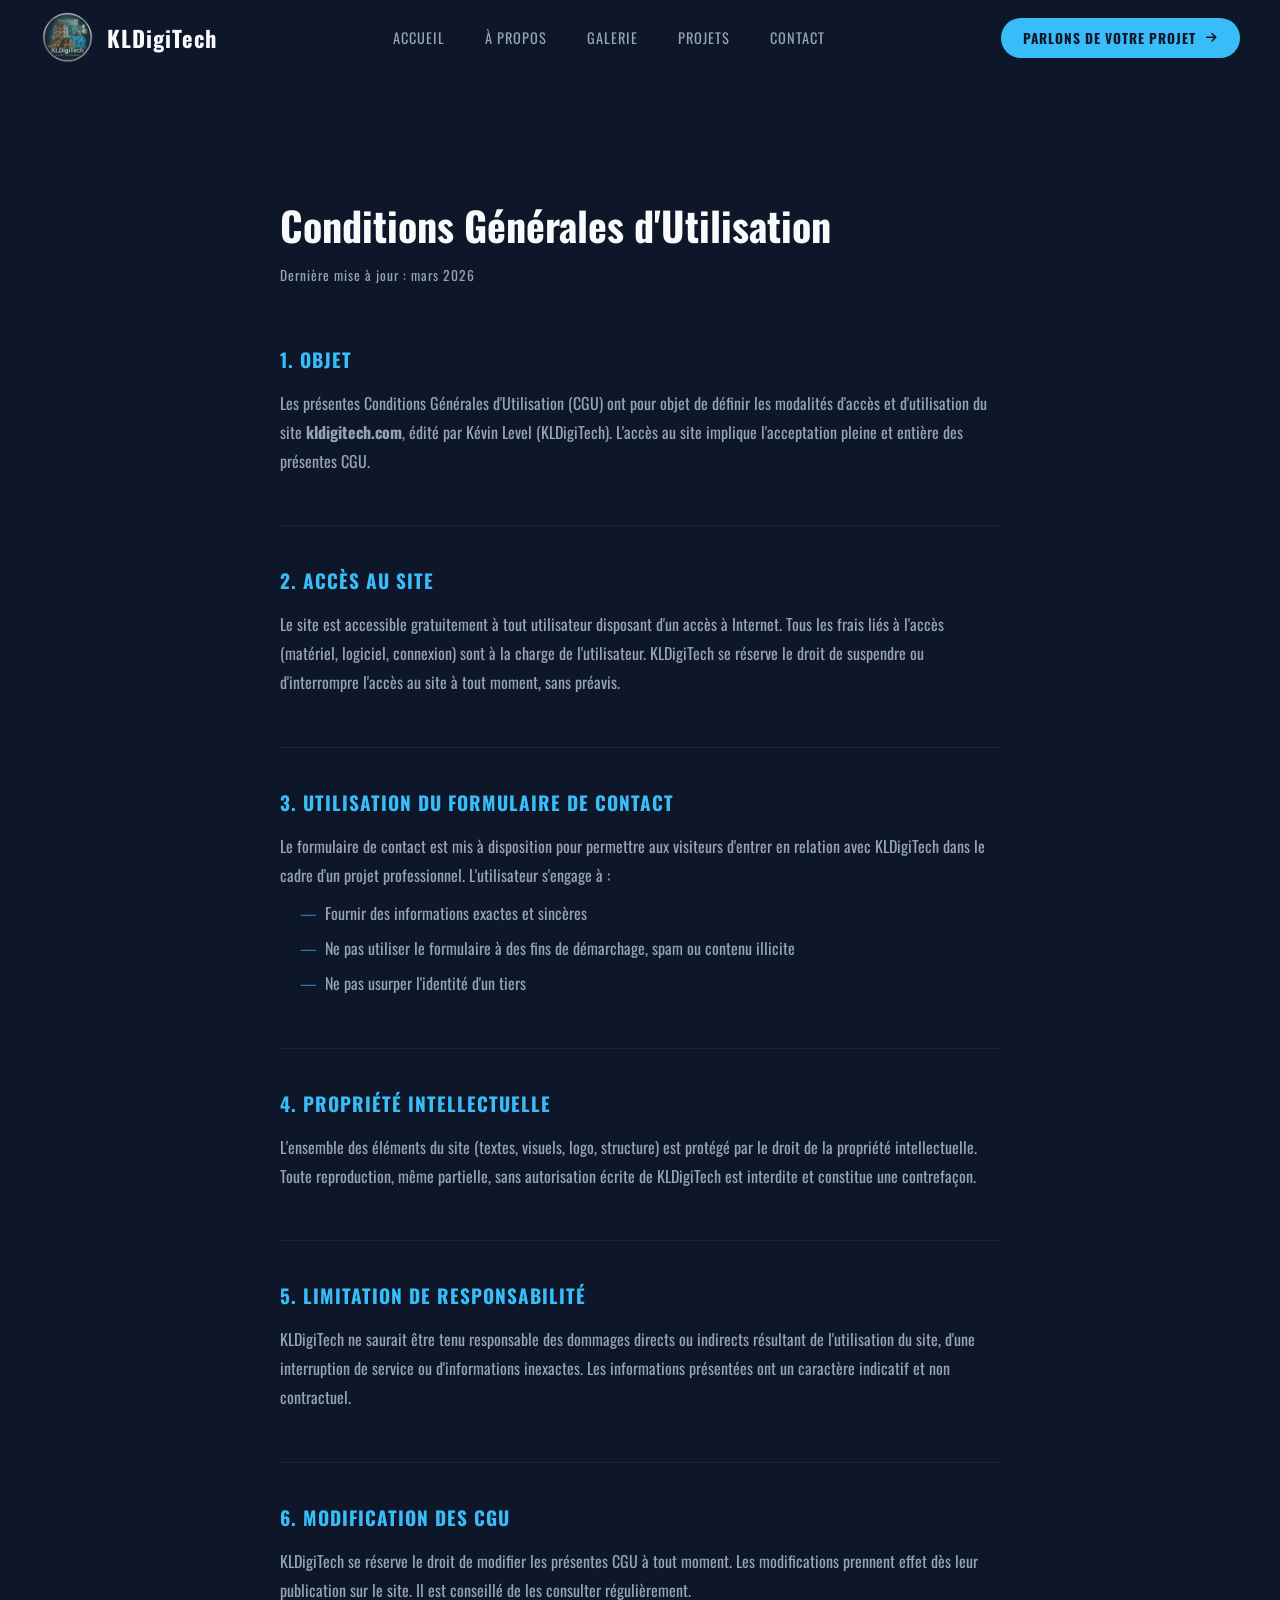
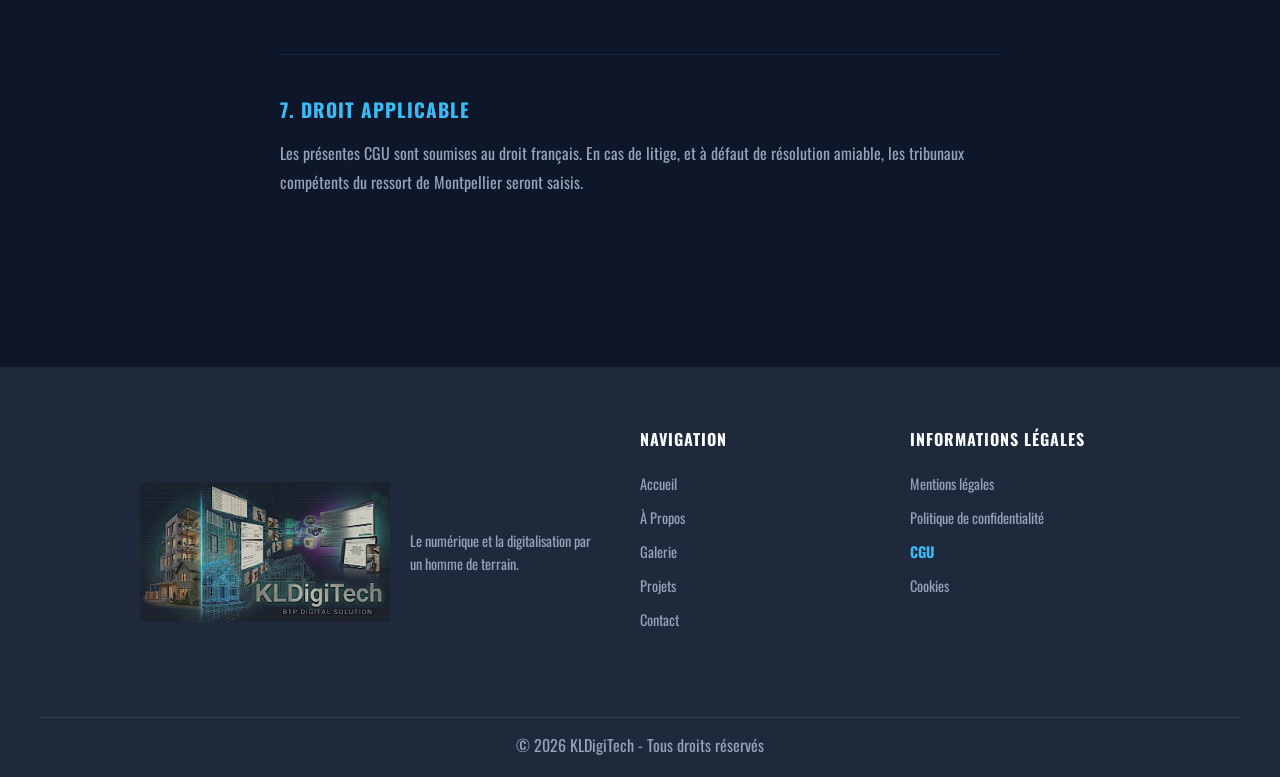
==== Info-Legales/cgu.html @ 391d71bf "chnagement nom et logo" ====
<!DOCTYPE html>
<html lang="fr">
  <head>
    <meta charset="UTF-8">
    <meta name="viewport" content="width=device-width, initial-scale=1.0">
    <meta name="description" content="Politique de confidentialité de KLDigiTech">
    <title>Politique de Confidentialité - KLDigiTech</title>
    <link href="https://fonts.googleapis.com/css2?family=Oswald:wght@400;700&display=swap" rel="stylesheet">
    <link rel="stylesheet" href="../Css/style.css">
    <link rel="stylesheet" href="https://cdnjs.cloudflare.com/ajax/libs/font-awesome/6.5.0/css/all.min.css">
    <script src="../Js/script.js" defer></script>
  </head>
<body>
<!-- NAVBAR -->
<header class="navbar" id="navbar">
    <div class="navbar-inner">
        <a href="../index.html" class="navbar-logo">
            <img src="../LOGO/logo-miniature.webp" alt="KLDigiTech">
            <span class="navbar-logo-text">KLDigiTech</span>
        </a>
        <nav class="navbar-nav">
            <a href="../index.html" class="nav-link">Accueil</a>
            <a href="../Pages/a-propos.html" class="nav-link">À Propos</a>
            <a href="../Pages/galerie.html" class="nav-link">Galerie</a>
            <a href="../Pages/projets.html" class="nav-link">Projets</a>
            <a href="../Pages/contact.html" class="nav-link">Contact</a>
        </nav>
        <div class="navbar-right">
            <a href="contact.html" class="navbar-cta">
                <span>Parlons de votre projet</span>
                <i class="fas fa-arrow-right"></i>
            </a>
            <button class="navbar-burger" id="navBurger" aria-label="Menu">
                <span></span><span></span><span></span>
            </button>
        </div>
    </div>
    <div class="navbar-mobile" id="navMobile">
        <a href="../index.html" class="nav-link-mobile">Accueil</a>
        <a href="../Pages/a-propos.html" class="nav-link-mobile">À Propos</a>
        <a href="../Pages/galerie.html" class="nav-link-mobile">Galerie</a>
        <a href="../Pages/projets.html" class="nav-link-mobile">Projets</a>
        <a href="../Pages/contact.html" class="nav-link-mobile">Contact</a>
        <a href="../Pages/contact.html" class="navbar-cta-mobile">Parlons de votre projet →</a>
    </div>
</header>

<main>
    <section class="legal-page">
        <h1>Conditions Générales d'Utilisation</h1>
        <p class="legal-date">Dernière mise à jour : mars 2026</p>
 
        <div class="legal-block">
            <h2>1. Objet</h2>
            <p>Les présentes Conditions Générales d'Utilisation (CGU) ont pour objet de définir les modalités d'accès et d'utilisation du site <strong>kldigitech.com</strong>, édité par Kévin Level (KLDigiTech). L'accès au site implique l'acceptation pleine et entière des présentes CGU.</p>
        </div>
 
        <div class="legal-block">
            <h2>2. Accès au site</h2>
            <p>Le site est accessible gratuitement à tout utilisateur disposant d'un accès à Internet. Tous les frais liés à l'accès (matériel, logiciel, connexion) sont à la charge de l'utilisateur. KLDigiTech se réserve le droit de suspendre ou d'interrompre l'accès au site à tout moment, sans préavis.</p>
        </div>
 
        <div class="legal-block">
            <h2>3. Utilisation du formulaire de contact</h2>
            <p>Le formulaire de contact est mis à disposition pour permettre aux visiteurs d'entrer en relation avec KLDigiTech dans le cadre d'un projet professionnel. L'utilisateur s'engage à :</p>
            <ul>
                <li>Fournir des informations exactes et sincères</li>
                <li>Ne pas utiliser le formulaire à des fins de démarchage, spam ou contenu illicite</li>
                <li>Ne pas usurper l'identité d'un tiers</li>
            </ul>
        </div>
 
        <div class="legal-block">
            <h2>4. Propriété intellectuelle</h2>
            <p>L'ensemble des éléments du site (textes, visuels, logo, structure) est protégé par le droit de la propriété intellectuelle. Toute reproduction, même partielle, sans autorisation écrite de KLDigiTech est interdite et constitue une contrefaçon.</p>
        </div>
 
        <div class="legal-block">
            <h2>5. Limitation de responsabilité</h2>
            <p>KLDigiTech ne saurait être tenu responsable des dommages directs ou indirects résultant de l'utilisation du site, d'une interruption de service ou d'informations inexactes. Les informations présentées ont un caractère indicatif et non contractuel.</p>
        </div>
 
        <div class="legal-block">
            <h2>6. Modification des CGU</h2>
            <p>KLDigiTech se réserve le droit de modifier les présentes CGU à tout moment. Les modifications prennent effet dès leur publication sur le site. Il est conseillé de les consulter régulièrement.</p>
        </div>
 
        <div class="legal-block">
            <h2>7. Droit applicable</h2>
            <p>Les présentes CGU sont soumises au droit français. En cas de litige, et à défaut de résolution amiable, les tribunaux compétents du ressort de Montpellier seront saisis.</p>
        </div>
    </section>
</main>

<footer>
  <div class="footer-grid">
    <div class="footer-brand">
      <img src="../LOGO/Logo-societe.webp" alt="Logo KLDigiTech">
      <p>Le numérique et la digitalisation par un homme de terrain.</p>
    </div>
    <div class="footer-links">
      <h3>Navigation</h3>
      <ul>
        <li><a href="../index.html">Accueil</a></li>
        <li><a href="../Pages/a-propos.html">À Propos</a></li>
        <li><a href="../Pages/galerie.html">Galerie</a></li>
        <li><a href="../Pages/projets.html">Projets</a></li>
        <li><a href="../Pages/contact.html">Contact</a></li>
      </ul>
    </div>
    <div class="footer-legal">
      <h3>Informations légales</h3>
      <ul>
        <li><a href="mention-legales.html">Mentions légales</a></li>
        <li><a href="politique-confidentialite.html">Politique de confidentialité</a></li>
        <li><a href="cgu.html" class="active">CGU</a></li>
        <li><a href="cookies.html">Cookies</a></li>
      </ul>
    </div>
  </div>
  <div class="footer-bottom">
    <p>© 2026 KLDigiTech - Tous droits réservés</p>
  </div>
</footer>

</body>
</html>
---- Css/style.css ----
/* ===== RÉINITIALISATION & BASE ===== */
* {
    margin: 0;
    padding: 0;
    box-sizing: border-box;
}

:root {
    --bg-primary: #0F172A;
    --bg-secondary: #1E293B;
    --accent: #38BDF8;
    --text-primary: #F8FAFC;
    --text-secondary: #94A3B8;
}

body {
    background-color: var(--bg-primary);
    color: var(--text-primary);
}

img {
    max-width: 100%;
    height: auto;
}

/* ===== NAVBAR ===== */
.navbar {
    position: fixed;
    top: 0;
    left: 0;
    right: 0;
    z-index: 999;
    padding: 0 40px;
    transition: all 0.4s ease;
    background: transparent;
}

.navbar.scrolled {
    background: rgba(15, 23, 42, 0.85);
    backdrop-filter: blur(20px);
    -webkit-backdrop-filter: blur(20px);
    border-bottom: 1px solid rgba(56, 189, 248, 0.15);
    box-shadow: 0 4px 30px rgba(0, 0, 0, 0.3);
}

.navbar-inner {
    display: flex;
    align-items: center;
    justify-content: space-between;
    height: 75px;
    max-width: 1200px;
    margin: 0 auto;
}

.navbar-logo {
    display: flex;
    align-items: center;
    gap: 12px;
    text-decoration: none;
    transition: opacity 0.3s ease;
}

.navbar-logo img {
    width: 55px;
    height: 55px;
    object-fit: contain;
}

.navbar-logo-text {
    font-family: 'Oswald', sans-serif;
    font-size: 1.4rem;
    font-weight: 700;
    color: var(--text-primary);
    letter-spacing: 1px;
}

.navbar-nav {
    display: flex;
    align-items: center;
    gap: 8px;
}

.nav-link {
    position: relative;
    font-family: 'Oswald', sans-serif;
    font-size: 0.9rem;
    letter-spacing: 1px;
    color: var(--text-secondary);
    text-decoration: none;
    padding: 8px 16px;
    border-radius: 8px;
    transition: all 0.3s ease;
    text-transform: uppercase;
}

.nav-link::after {
    content: '';
    position: absolute;
    bottom: 2px;
    left: 50%;
    transform: translateX(-50%);
    width: 0;
    height: 2px;
    background: var(--accent);
    border-radius: 2px;
    transition: width 0.3s ease;
}

.nav-link:hover {
    color: var(--text-primary);
    background: rgba(56, 189, 248, 0.08);
}

.nav-link:hover::after,
.nav-link.active::after {
    width: 60%;
}

.nav-link.active {
    color: var(--text-primary);
}

.navbar-right {
    display: flex;
    align-items: center;
    gap: 20px;
}

.navbar-cta {
    display: inline-flex;
    align-items: center;
    gap: 10px;
    font-family: 'Oswald', sans-serif;
    font-size: 0.85rem;
    font-weight: 700;
    letter-spacing: 1px;
    text-transform: uppercase;
    text-decoration: none;
    color: var(--bg-primary);
    background: var(--accent);
    padding: 10px 22px;
    border-radius: 30px;
    transition: all 0.3s ease;
    white-space: nowrap;
}

.navbar-cta i {
    font-size: 0.75rem;
    transition: transform 0.3s ease;
}

.navbar-cta:hover {
    background: #fff;
    box-shadow: 0 0 20px rgba(56, 189, 248, 0.5);
    transform: translateY(-2px);
}

.navbar-cta:hover i {
    transform: translateX(4px);
}

.navbar-burger {
    display: none;
    flex-direction: column;
    gap: 5px;
    background: none;
    border: none;
    cursor: pointer;
    padding: 5px;
}

.navbar-burger span {
    display: block;
    width: 24px;
    height: 2px;
    background: var(--text-primary);
    border-radius: 2px;
    transition: all 0.3s ease;
}

.navbar-burger.open span:nth-child(1) {
    transform: translateY(7px) rotate(45deg);
}

.navbar-burger.open span:nth-child(2) {
    opacity: 0;
}

.navbar-burger.open span:nth-child(3) {
    transform: translateY(-7px) rotate(-45deg);
}

.navbar-mobile {
    display: none;
    flex-direction: column;
    padding: 20px 0;
    border-top: 1px solid rgba(56, 189, 248, 0.15);
    animation: slideDown 0.3s ease;
}

.navbar-mobile.open {
    display: flex;
}

@keyframes slideDown {
    from {
        opacity: 0;
        transform: translateY(-10px);
    }

    to {
        opacity: 1;
        transform: translateY(0);
    }
}

.nav-link-mobile {
    font-family: 'Oswald', sans-serif;
    font-size: 1.1rem;
    letter-spacing: 2px;
    text-transform: uppercase;
    text-decoration: none;
    color: var(--text-secondary);
    padding: 14px 20px;
    border-radius: 8px;
    transition: all 0.3s ease;
}

.nav-link-mobile:hover,
.nav-link-mobile.active {
    color: var(--text-primary);
    background: rgba(56, 189, 248, 0.08);
}

.navbar-cta-mobile {
    font-family: 'Oswald', sans-serif;
    font-size: 1rem;
    font-weight: 700;
    letter-spacing: 1px;
    text-decoration: none;
    color: var(--accent);
    padding: 14px 20px;
    margin-top: 10px;
    border: 1px solid var(--accent);
    border-radius: 30px;
    text-align: center;
    transition: all 0.3s ease;
}

.navbar-cta-mobile:hover {
    background: var(--accent);
    color: var(--bg-primary);
}

/* ===== MAIN ===== */
main {
    background-image: url('../Fond ecran/3d-rendering-abstract-building.jpg');
    background-size: cover;
    background-position: center;
    background-color: rgba(15, 23, 42, 0.7);
    background-blend-mode: overlay;
    background-attachment: fixed;
    padding-top: 75px;
}

/* ===== HERO ===== */
.hero {
    min-height: 80vh;
    display: flex;
    align-items: center;
    justify-content: center;
    padding-top: 75px;
}

.hero h1 {
    font-size: 3rem;
    font-family: 'Oswald', sans-serif;
    font-weight: 700;
    line-height: 1.3;
    text-align: center;
    color: var(--text-primary);
}

.hero-content {
    display: flex;
    flex-direction: column;
    align-items: center;
    max-width: 800px;
    text-align: center;
    padding: 40px;
    border-radius: 15px;
    border: 1px solid rgba(241, 241, 241, 0.8);
    background-color: rgba(30, 41, 59, 0.8);
    box-shadow: 0 4px 20px rgba(0, 0, 0, 0.3);
}

.hero-subtitle {
    font-size: 1.2rem;
    font-family: 'Oswald', sans-serif;
    color: var(--text-secondary);
    margin-top: 15px;
}

.btn-cta {
    display: inline-block;
    font-family: 'Oswald', sans-serif;
    margin-top: 40px;
    padding: 15px 35px;
    border: 2px solid transparent;
    background-color:var(--accent);
    color: var(--bg-primary);
    border-radius: 30px;
    text-decoration: none;
    font-weight: 700;
    font-size: 1rem;
    transition: all 0.3s ease;
}

.btn-cta:hover {
    background-color: transparent;
    border: 2px solid var(--accent);
    color: var(--accent);
}

.cta-section {
    display: flex;
    justify-content: center;
    padding: 60px 20px 80px;
}

/* ===== STATS ===== */
.stats {
    padding: 0px 40px;
    width: 100%;
}

.stats-grid {
    display: grid;
    grid-template-columns: repeat(3, 1fr);
    grid-auto-rows: minmax(160px, auto);
    gap: 30px;
    max-width: 1000px;
    margin: 0 auto;
    width: 100%;
}

.stat-card:nth-child(1) {
    grid-column: span 1;
    grid-row: span 2;
}

.stat-card:nth-child(2) {
    grid-column: span 1;
}

.stat-card:nth-child(3) {
    grid-column: span 1;
    grid-row: span 2;
}

.stat-card:nth-child(4) {
    grid-column: span 1;
}

.stat-card {
    display: flex;
    flex-direction: column;
    justify-content: center;
    height: 100%;
    align-items: center;
    text-align: center;
    padding: 25px 15px;
    border-radius: 15px;
    border: 1px solid rgba(241, 241, 241, 0.8);
    transition: all 0.3s ease;
    background-color: rgba(30, 41, 59, 0.8);
    box-shadow: 0 4px 20px rgba(0, 0, 0, 0.3);
}

.stat-card:hover {
    box-shadow: 0 0 20px rgba(56, 189, 248, 0.3);
    transform: translateY(-10px);
    border-color: var(--accent);
}

.stat-icon {
    font-size: 2.5rem;
    margin-bottom: 15px;
}

.stat-number {
    font-size: 1.8rem;
    font-family: 'Oswald', sans-serif;
    font-weight: 700;
    color: var(--text-primary);
}

.stat-label {
    font-size: 0.8rem;
    font-family: 'Oswald', sans-serif;
    color: var(--text-secondary);
    margin-top: 8px;
}

/* ===== SERVICES ===== */
.services {
    padding: 80px 40px;
    width: 100%;
}

.services h2 {
    font-family: 'Oswald', sans-serif;
    font-size: 2rem;
    text-align: center;
    margin-bottom: 50px;
    color: var(--text-primary);
}

.service-grid {
    display: grid;
    grid-template-columns: repeat(4, 1fr);
    grid-auto-rows: minmax(200px, auto);
    gap: 30px;
    max-width: 1000px;
    margin: 0 auto;
    width: 100%;
}

.service-card:nth-child(1) {
    grid-column: span 2;
}

.service-card:nth-child(2) {
    grid-row: span 2;
}

.service-card:nth-child(3) {
    grid-row: span 2;
}

.service-card:nth-child(4) {
    grid-column: span 2;
}

.service-card {
    display: flex;
    flex-direction: column;
    justify-content: center;
    align-items: center;
    text-align: center;
    height: 100%;
    padding: 30px 20px;
    border-radius: 15px;
    border: 1px solid rgba(241, 241, 241, 0.8);
    transition: all 0.3s ease;
    background-color: rgba(30, 41, 59, 0.8);
    box-shadow: 0 4px 20px rgba(0, 0, 0, 0.3);
}

.service-card:hover {
    box-shadow: 0 0 20px rgba(56, 189, 248, 0.3);
    transform: translateY(-10px);
    border-color: var(--accent);
}

.service-icon {
    font-size: 2.5rem;
    margin-bottom: 15px;
}

.service-card h3 {
    font-family: 'Oswald', sans-serif;
    font-size: 1.2rem;
    color: var(--text-primary);
    margin-bottom: 10px;
}

.service-card p {
    font-family: 'Oswald', sans-serif;
    font-size: 0.8rem;
    color: var(--text-secondary);
    line-height: 1.6;
}

.service-card a {
    text-decoration: none;
    color: var(--text-primary);
    font-weight: bold;
    display: inline-block;
    margin-top: 10px;
    transition: 0.3s;
}

.service-card a:hover {
    color: #ffffff;
    transform: translate(5px);
}

.service-link {
    text-decoration: none;
    color: var(--text-primary);
    font-weight: bold;
    display: inline-flex;
    align-items: center;
    gap: 8px;
    transition: 0.3s;
}

.service-link:hover {
    color: #fff;
    transform: translateX(5px);
}

/* ===== FOOTER ===== */
footer {
    background-color: var(--bg-secondary);
    padding: 60px 40px 20px;
}

.footer-grid {
    display: grid;
    align-items: start;
    grid-template-columns: 2fr 1fr 1fr;
    gap: 40px;
    max-width: 1000px;
    margin: 0 auto;
}

.footer-brand {
    display: flex;
    flex-direction: row;
    align-items: center;
    gap: 20px;
}

.footer-brand img {
    width: 250px;
    height: 250px;
    object-fit: contain;
}

.footer-brand p {
    color: var(--text-secondary);
    font-family: 'Oswald', sans-serif;
    font-size: 0.9rem;
    line-height: 1.6;
}

.footer-links h3,
.footer-legal h3 {
    color: var(--text-primary);
    font-family: 'Oswald', sans-serif;
    font-size: 1rem;
    margin-bottom: 20px;
    text-transform: uppercase;
    letter-spacing: 1px;
}

.footer-links ul,
.footer-legal ul {
    list-style: none;
    font-family: 'Oswald', sans-serif;
    display: flex;
    flex-direction: column;
    gap: 10px;
}

.footer-links a,
.footer-legal a {
    color: var(--text-secondary);
    text-decoration: none;
    font-size: 0.9rem;
    transition: color 0.3s ease;
}

.footer-links a:hover,
.footer-legal a:hover {
    color: var(--accent);
}

.footer-links ul li a.active,
.footer-legal ul li a.active {
    color: var(--accent);
    font-weight: 700;
    text-decoration: none;
}

.footer-bottom {
    text-align: center;
    font-family: 'Oswald', sans-serif;
    padding-top: 15px;
    margin-top: 40px;
    color: var(--text-secondary);
    border-top: 1px solid rgba(255, 255, 255, 0.1);
}

/* ===== MENUISTECH ===== */
.menuistech {

    display: flex;
    flex-direction: column;
    justify-content: center;
    max-width: 1200px;
    margin: 0 auto;
    padding: 120px 40px 80px;
}

.menuistech-hero {
    display: flex;
    flex-direction: column;
    align-items: center;
    font-family: 'Oswald', sans-serif;
    margin-bottom: 40px;
}

.menuistech-hero h1 {
    color: var(--text-primary);
    font-size: 4rem;
}

.menuistech-badge {
    font-family: 'Oswald', sans-serif;
    font-size: 0.9rem;
    letter-spacing: 4px;
    text-transform: uppercase;
    color: var(--accent);
    margin-bottom: 20px;
    border: 3px solid rgba(56, 189, 248, 0.3);
    display: inline-block;
    padding: 6px 14px;
    border-radius: 20px;
}

.menuistech-problemes {
    display: flex;
    flex-direction: column;
    align-items: center;
    font-family: 'Oswald', sans-serif;
    margin-bottom: 40px;
    max-width: 1200px;
}

.menuistech-problemes h2 {
    margin-bottom: 40px;
    font-size: 3rem;
    color: var(--text-primary);
}

.problem-grid {
    display: grid;
    grid-template-columns: repeat(2, 1fr);
    gap: 20px;
}

.problem-card {
    border: 1px solid rgba(56, 189, 248, 0.3);
    padding: 10px 20px;
    border-radius: 15px;
    background-color: rgba(30, 41, 59, 0.8);
    display: flex;
    align-items: center;
    gap: 30px;
    min-height: 100px
}

.problem-card:hover {
    transform: translateY(-5px);
    border-color: var(--accent);
    box-shadow: 0 0 20px rgba(56, 189, 248, 0.2);
    transition: all 0.5s ease;
}

.problem-card span {
    font-size: 3rem;
    min-width: 40px;
}

.problem-card p {
    font-family: 'Oswald', sans-serif;
    font-size: 1rem;
    color: var(--text-secondary);
    line-height: 1.6;
}

.menuistech-solution {
    display: flex;
    flex-direction: column;
    align-items: center;
    font-family: 'Oswald', sans-serif;
    margin-bottom: 40px;
    max-width: 1200px;
}

.solution-grid {
    display: grid;
    grid-template-columns: repeat(3, 1fr);
    gap: 40px;

}

.solution-card {
    border: 1px solid rgba(56, 189, 248, 0.3);
    padding: 10px 20px;
    border-radius: 15px;
    background-color: rgba(30, 41, 59, 0.8);
    display: flex;
    flex-direction: column;
    align-items: center;
    gap: 30px;
    transition: all 0.5s ease;
}

.solution-card:hover {
    transform: translateY(-5px);
    border-color: var(--accent);
    box-shadow: 0 0 20px rgba(56, 189, 248, 0.2);

}

.menuistech-solution h2 {
    font-size: 3rem;
    margin-bottom: 40px;
    color: var(--text-primary);
}

.menuistech-solution span {
    font-size: 3rem;
    min-width: 40px;
}

.menuistech-teaser {
    border: 1px solid rgba(56, 189, 248, 0.3);
    padding: 40px 20px;
    border-radius: 15px;
    background-color: rgba(30, 41, 59, 0.8);
    display: flex;
    flex-direction: column;
    align-items: center;
    gap: 30px;
    margin-top: 40px;
    font-family: 'Oswald', sans-serif
}

.menuistech-teaser h2 {
    color: var(--text-primary);
    font-size: 3rem;
    text-align: center;
}

.menuistech-teaser p {
    text-align: center;
    font-size: 1.5rem;
}

/* ===== CONTACT ===== */
.contact {
    display: flex;
    flex-direction: column;
    align-items: center;
    padding: 120px 20px 40px;
    min-height: 80vh;
    font-family: 'Oswald', sans-serif;
}

#contactForm {
    width: 100%;
    max-width: 600px;
    padding: 40px;
    border-radius: 15px;
    border: 1px solid rgba(255, 255, 255, 0.1);
    box-shadow: 0 10px 30px rgba(0, 0, 0, 0.5);
}

.input-group {
    font-family: 'Oswald', sans-serif;
    position: relative;
    width: 100%;
    margin-bottom: 35px;
}

.input-group textarea {
    width: 100%;
    padding: 15px;
    min-height: 150px;
    overflow-y: hidden;
    resize: none;
    display: block;
    box-sizing: border-box;
}

.input-group input,
.input-group textarea,
.input-group select {
    width: 100%;
    padding: 15px;
    border: 1px solid rgba(255, 255, 255, 0.1);
    border-radius: 8px;
    color: black;
    font-size: 1rem;
    outline: none;
    transition: 0.3s ease;
    font-family: 'Oswald', sans-serif;
}

.input-group label {
    position: absolute;
    left: 15px;
    top: 50%;
    transform: translateY(-50%);
    color: #94A3B8;
    font-size: 1rem;
    transition: all 0.3s ease;
    pointer-events: none;
}

.input-group textarea~label {
    top: 25px;
}

.input-group input:focus~label,
.input-group input:not(:placeholder-shown)~label,
.input-group textarea:focus~label,
.input-group textarea:not(:placeholder-shown)~label,
.input-group select:focus~label,
.input-group select:not([value=""]):valid~label {
    top: -12px;
    left: 10px;
    font-size: 1rem;
    color: white;
    padding: 0 5px;
}

#contactForm input:focus,
#contactForm select:focus,
#contactForm textarea:focus {
    outline: none;
    border-color: var(--accent);
    box-shadow: 0 0 8px rgba(56, 189, 248, 0.3);
}

#contactForm .input-group:last-child {
    display: flex;
    justify-content: center;
}

.btn-contact {
    position: relative;
    width: 200px;
    height: 80px;
    overflow: visible;
    transition: all 0.3s ease;
}

.btn-contact:hover {
    font-size: 0;
    background-color: transparent;
    border: none;
}

.btn-contact:hover::after {
    content: '✉️';
    font-size: 4rem;
    position: absolute;
    top: 50%;
    left: 50%;
    transform: translate(-50%, -50%);
}

.btn-text {
    transition: opacity 0.3s ease;
}

.btn-contact:hover .btn-text {
    opacity: 0;
}

.btn-contact.sending::after {
    display: none;
}

.btn-contact.sending:hover::after {
    display: none;
}

.btn-contact.sent:hover::after {
    display: none;
}

.btn-contact.sent:hover .btn-text {
    opacity: 1;
}

.btn-contact.sent:hover {
    font-size: 1rem;
    background-color: lightslategray;
    border: 2px solid transparent;
}

.btn-contact.sending {
    background-color: transparent;
    border: none;
}

.btn-contact.sent {
    background-color: lightslategray;
    border: 2px solid transparent;
    font-size: 1rem;
}

.rgpd-group {
    display: flex;
    flex-direction: row;
    align-items: center;
    gap: 10px;
}

.rgpd-group input[type="checkbox"] {
    appearance: none;
    width: 16px;
    height: 16px;
    min-width: 16px;
    border: 2px solid var(--accent);
    border-radius: 5px;
    cursor: pointer;
    margin-top: 2px;
    transition: all 0.3s ease;
}

.rgpd-group input[type="checkbox"]:checked {
    background-color: var(--accent);
    border-color: var(--accent);
}

.rgpd-group input[type="checkbox"]:checked::after {
    content: '\2713';
    display: flex;
    justify-content: center;
    align-items: center;
    color: var(--bg-primary);
    font-size: 12px;
    font-weight: bold;
    line-height: 16px;
    text-align: center;
}

.rgpd-group label {
    position: static;
    transform: none;
    font-size: 0.85rem;
    color: var(--text-secondary);
    cursor: pointer;
}

.form-group {
    margin-bottom: 35px;
}

.form-group label {
    display: block;
    font-family: 'Oswald', sans-serif;
    font-size: 0.9rem;
    color: var(--text-primary);
    margin-bottom: 10px;
    letter-spacing: 1px;
}

.form-group input[type="file"] {
    display: none;
}

.file-label {
    display: flex;
    align-items: center;
    gap: 12px;
    padding: 15px 20px;
    border: 1px dashed rgba(56, 189, 248, 0.4);
    border-radius: 8px;
    cursor: pointer;
    font-family: 'Oswald', sans-serif;
    font-size: 0.9rem;
    color: var(--text-primary);
    transition: all 0.3s ease;
}

.file-label:hover {
    border-color: var(--accent);
    color: var(--accent);
    background: rgba(56, 189, 248, 0.05);
}

.file-label i {
    font-size: 1.2rem;
    color: var(--accent);
}

.help-text {
    font-size: 0.8rem;
    color: white;
    margin-top: 5px;
}

/* ===== A PROPOS ===== */
.accent {
    color: var(--accent);
}

.about-hero {
    display: grid;
    grid-template-columns: 1fr 1fr;
    gap: 60px;
    align-items: center;
    padding: 80px 60px;
    max-width: 1200px;
    margin: 0 auto;
}

.about-hero-tag {
    font-family: 'Oswald', sans-serif;
    font-size: 0.8rem;
    letter-spacing: 4px;
    text-transform: uppercase;
    color: var(--accent);
    margin-bottom: 20px;
    border: 1px solid rgba(56, 189, 248, 0.3);
    display: inline-block;
    padding: 6px 14px;
    border-radius: 20px;
}

.about-hero-content h1 {
    font-family: 'Oswald', sans-serif;
    font-size: 2.8rem;
    font-weight: 700;
    line-height: 1.2;
    color: var(--text-primary);
    margin-bottom: 20px;
}

.about-hero-content p {
    font-family: 'Oswald', sans-serif;
    font-size: 1rem;
    color: var(--text-secondary);
    line-height: 1.8;
    margin-bottom: 40px;
}

.about-hero-stats {
    display: flex;
    align-items: center;
    gap: 25px;
}

.about-stat {
    display: flex;
    flex-direction: column;
    align-items: center;
}

.about-stat-number {
    font-family: 'Oswald', sans-serif;
    font-size: 2.5rem;
    font-weight: 700;
    color: var(--accent);
}

.about-stat-label {
    font-family: 'Oswald', sans-serif;
    font-size: 0.75rem;
    color: var(--text-secondary);
    text-transform: uppercase;
    letter-spacing: 1px;
}

.about-stat-divider {
    width: 1px;
    height: 40px;
    background: rgba(56, 189, 248, 0.3);
}

.about-hero-visual {
    display: grid;
    grid-template-columns: 1fr 1fr;
    gap: 15px;
}

.about-hero-card {
    display: flex;
    flex-direction: column;
    align-items: center;
    justify-content: center;
    text-align: center;
    padding: 25px 15px;
    border-radius: 15px;
    border: 1px solid rgba(255, 255, 255, 0.1);
    background: rgba(30, 41, 59, 0.8);
    transition: all 0.3s ease;
    gap: 8px;
}

.about-hero-card:hover {
    transform: translateY(-5px);
    border-color: var(--accent);
    box-shadow: 0 0 20px rgba(56, 189, 248, 0.2);
}

.accent-card {
    background: rgba(56, 189, 248, 0.1);
    border-color: rgba(56, 189, 248, 0.3);
}

.about-card-icon {
    font-size: 2rem;
}

.about-hero-card p {
    font-family: 'Oswald', sans-serif;
    font-size: 0.85rem;
    color: var(--text-primary);
    font-weight: 600;
}

.about-hero-card span {
    font-family: 'Oswald', sans-serif;
    font-size: 0.75rem;
    color: var(--accent);
}

.about-vision-new {
    padding: 80px 60px;
    background: rgba(56, 189, 248, 0.05);
    border-top: 1px solid rgba(56, 189, 248, 0.1);
    border-bottom: 1px solid rgba(56, 189, 248, 0.1);
}

.vision-quote {
    max-width: 1000px;
    width: 90%;
    margin: 0 auto;
    text-align: left;
    position: relative;
    display: flex;
    flex-direction: row;
    align-items: center;
    gap: 60px;
}

.vision-quote img {
    width: 280px;
    height: 280px;
    object-fit: cover;
    border-radius: 50%;
    margin-bottom: 20px;
    object-position: center top;
}

.vision-quote-mark {
    font-family: 'Oswald', sans-serif;
    font-size: 8rem;
    color: var(--accent);
    opacity: 0.2;
    line-height: 0.5;
    margin-bottom: 20px;
}

.vision-quote p {
    font-family: 'Oswald', sans-serif;
    font-size: 1.3rem;
    color: var(--text-primary);
    line-height: 1.8;
    margin-bottom: 30px;
    max-width: 600px;
    text-align: left;
}

.vision-quote strong {
    color: var(--accent);
}

.vision-signature {
    font-family: 'Oswald', sans-serif;
    font-size: 0.9rem;
    color: var(--text-secondary);
    letter-spacing: 2px;
}

.about-timeline {
    padding: 80px 60px;
    max-width: 900px;
    margin: 0 auto;
}

.about-timeline h2 {
    font-family: 'Oswald', sans-serif;
    font-size: 2rem;
    color: var(--text-primary);
    text-align: center;
    margin-bottom: 60px;
}

.timeline {
    position: relative;
    padding-left: 40px;
}

.timeline::before {
    content: '';
    position: absolute;
    left: 10px;
    top: 0;
    bottom: 0;
    width: 2px;
    background: linear-gradient(to bottom, var(--accent), rgba(56, 189, 248, 0.1));
}

.timeline-item {
    position: relative;
    margin-bottom: 50px;
}

.timeline-dot {
    position: absolute;
    left: -35px;
    top: 5px;
    width: 14px;
    height: 14px;
    border-radius: 50%;
    background: var(--bg-secondary);
    border: 2px solid var(--accent);
    transition: all 0.3s ease;
}

.timeline-dot.active {
    background: var(--accent);
    box-shadow: 0 0 15px rgba(56, 189, 248, 0.6);
}

.timeline-item:hover .timeline-dot {
    background: var(--accent);
    box-shadow: 0 0 10px rgba(56, 189, 248, 0.4);
}

.timeline-date {
    font-family: 'Oswald', sans-serif;
    font-size: 0.8rem;
    letter-spacing: 2px;
    color: var(--accent);
    text-transform: uppercase;
    margin-bottom: 8px;
    display: block;
}

.timeline-content h3 {
    font-family: 'Oswald', sans-serif;
    font-size: 1.2rem;
    color: var(--text-primary);
    margin-bottom: 10px;
}

.timeline-content p {
    font-family: 'Oswald', sans-serif;
    font-size: 0.9rem;
    color: var(--text-secondary);
    line-height: 1.7;
}

/* ===== COMPÉTENCES ===== */
.competence {
    font-family: 'Oswald', sans-serif;
    padding: 80px 40px;
    width: 100%;
    max-width: 1200px;
    margin: 0 auto;
}

.competence h2 {
    font-size: 2.5rem;
    text-align: center;
    width: 100%;
    margin-bottom: 50px;
    display: block;
}

.competence-group {
    margin-bottom: 60px;
}

.competence h3 {
    font-family: 'Oswald', sans-serif;
    font-size: 1.2rem;
    color: var(--text-secondary);
    letter-spacing: 2px;
    text-transform: uppercase;
    margin-bottom: 30px;
    text-align: center;
}

.competence-grid {
    display: grid;
    grid-template-columns: repeat(4, 1fr);
    gap: 30px;
    max-width: 700px;
    margin: 0 auto;
}

.competence-wrapper {
    display: flex;
    flex-direction: column;
    align-items: center;
    gap: 10px;
}

.competence-wrapper p {
    font-family: 'Oswald', sans-serif;
    font-size: 0.75rem;
    color: var(--text-secondary);
    letter-spacing: 1px;
    text-align: center;
}

.competence-card {
    display: flex;
    justify-content: center;
    align-items: center;
    height: 90px;
    width: 90px;
    border-radius: 50%;
    border: 1px solid rgba(56, 189, 248, 0.2);
    transition: all 0.3s ease;
    background: linear-gradient(135deg, rgba(56, 189, 248, 0.1), rgba(30, 41, 59, 0.9));
}

.competence-card i {
    font-size: 36px;
}

.competence-card:hover {
    box-shadow: 0 0 20px rgba(56, 189, 248, 0.3);
    transform: translateY(-5px);
    border-color: var(--accent);
}

.work-grid {
    display: grid;
    grid-template-columns: repeat(5, 1fr);
    gap: 30px;
    max-width: 900px;
    margin: 0 auto;
}

.work-wrapper {
    display: flex;
    flex-direction: column;
    align-items: center;
    gap: 10px;
}

.work-wrapper p {
    font-family: 'Oswald', sans-serif;
    font-size: 0.7rem;
    color: var(--text-secondary);
    letter-spacing: 1px;
    text-align: center;
}

.work-card {
    display: flex;
    justify-content: center;
    align-items: center;
    height: 90px;
    width: 90px;
    border-radius: 50%;
    border: 1px solid rgba(56, 189, 248, 0.2);
    transition: all 0.3s ease;
    background: linear-gradient(135deg, rgba(56, 189, 248, 0.1), rgba(30, 41, 59, 0.9));
    overflow: hidden;
}

.work-card img {
    width: 50px;
    height: 50px;
    object-fit: contain;
}

.work-card:hover {
    box-shadow: 0 0 20px rgba(56, 189, 248, 0.3);
    transform: translateY(-5px);
    border-color: var(--accent);
}

/* ===== BURGER (ancien) ===== */
.burger-menu {
    display: none;
    background: none;
    border: none;
    cursor: pointer;
    padding: 10px;
    z-index: 1100;
}

.burger-line {
    display: block;
    width: 30px;
    height: 3px;
    margin: 6px auto;
    background-color: var(--text-primary);
    border-radius: 3px;
    transition: all 0.3s ease-in-out;
}

/* ===== GALERIE ===== */
.galerie-page {
    padding: 120px 40px 80px;
    max-width: 1200px;
    margin: 0 auto;
}

.galerie-header {
    text-align: center;
    margin-bottom: 60px;
}

.galerie-header h1 {
    font-family: 'Oswald', sans-serif;
    font-size: 2.5rem;
    color: var(--text-primary);
    margin-bottom: 15px;
}

.galerie-header p {
    font-family: 'Oswald', sans-serif;
    font-size: 1rem;
    color: var(--text-secondary);
    max-width: 600px;
    margin: 0 auto;
    line-height: 1.7;
}

.galerie-filtres {
    display: flex;
    flex-wrap: wrap;
    justify-content: center;
    gap: 10px;
    margin-bottom: 50px;
}

.filtre-btn {
    font-family: 'Oswald', sans-serif;
    font-size: 0.85rem;
    letter-spacing: 2px;
    text-transform: uppercase;
    padding: 10px 24px;
    border: 1px solid rgba(56, 189, 248, 0.3);
    background: transparent;
    color: var(--text-secondary);
    cursor: pointer;
    border-radius: 30px;
    transition: all 0.3s ease;
}

.filtre-btn:hover,
.filtre-btn.actif {
    background: var(--accent);
    border-color: var(--accent);
    color: var(--bg-primary);
}

.galerie-grid {
    columns: 3;
    column-gap: 20px;
}

.galerie-item {
    break-inside: avoid;
    margin-bottom: 20px;
    position: relative;
    overflow: hidden;
    border-radius: 8px;
    cursor: pointer;
    border: 1px solid rgba(255, 255, 255, 0.05);
    transition: transform 0.3s ease, box-shadow 0.3s ease;
}

.galerie-item:hover {
    transform: translateY(-4px);
    box-shadow: 0 10px 40px rgba(56, 189, 248, 0.2);
}

.galerie-item img {
    width: 100%;
    height: auto;
    display: block;
    transition: transform 0.4s ease;
}

.galerie-item:hover img {
    transform: scale(1.04);
}

.galerie-overlay {
    position: absolute;
    inset: 0;
    background: linear-gradient(to top, rgba(15, 23, 42, 0.95) 0%, transparent 60%);
    opacity: 0;
    transition: opacity 0.3s ease;
    display: flex;
    flex-direction: column;
    justify-content: flex-end;
    padding: 20px;
}

.galerie-item:hover .galerie-overlay {
    opacity: 1;
}

.galerie-overlay-titre {
    font-family: 'Oswald', sans-serif;
    font-size: 0.95rem;
    color: var(--text-primary);
    letter-spacing: 1px;
    margin-bottom: 6px;
}

.galerie-overlay-tag {
    font-family: 'Oswald', sans-serif;
    font-size: 0.7rem;
    letter-spacing: 3px;
    text-transform: uppercase;
    color: var(--accent);
}

.galerie-overlay-icon {
    position: absolute;
    top: 15px;
    right: 15px;
    width: 36px;
    height: 36px;
    background: rgba(56, 189, 248, 0.2);
    border: 1px solid var(--accent);
    border-radius: 50%;
    display: flex;
    align-items: center;
    justify-content: center;
    color: var(--accent);
    font-size: 0.8rem;
}

.galerie-item.hidden {
    display: none;
}

.lightbox {
    position: fixed;
    inset: 0;
    background: rgba(0, 0, 0, 0.95);
    z-index: 9999;
    display: none;
    align-items: center;
    justify-content: center;
    padding: 20px;
}

.lightbox.open {
    display: flex;
}

.lightbox-inner {
    position: relative;
    max-width: 1000px;
    width: 100%;
    text-align: center;
}

.lightbox-img {
    max-height: 80vh;
    max-width: 100%;
    border-radius: 8px;
    object-fit: contain;
    border: 1px solid rgba(56, 189, 248, 0.2);
}

.lightbox-info {
    margin-top: 20px;
}

.lightbox-titre {
    font-family: 'Oswald', sans-serif;
    font-size: 1.2rem;
    color: var(--text-primary);
    letter-spacing: 2px;
}

.lightbox-tag {
    font-family: 'Oswald', sans-serif;
    font-size: 0.75rem;
    letter-spacing: 3px;
    text-transform: uppercase;
    color: var(--accent);
    margin-top: 6px;
}

.lightbox-close {
    position: fixed;
    top: 20px;
    right: 25px;
    background: none;
    border: 1px solid rgba(255, 255, 255, 0.2);
    color: white;
    font-size: 1.2rem;
    width: 40px;
    height: 40px;
    border-radius: 50%;
    cursor: pointer;
    display: flex;
    align-items: center;
    justify-content: center;
    transition: all 0.3s ease;
}

.lightbox-close:hover {
    border-color: var(--accent);
    color: var(--accent);
}

.lightbox-nav {
    position: fixed;
    top: 50%;
    transform: translateY(-50%);
    background: rgba(56, 189, 248, 0.1);
    border: 1px solid rgba(56, 189, 248, 0.3);
    color: white;
    font-size: 1.2rem;
    width: 48px;
    height: 48px;
    border-radius: 50%;
    cursor: pointer;
    display: flex;
    align-items: center;
    justify-content: center;
    transition: all 0.3s ease;
}

.lightbox-nav:hover {
    background: var(--accent);
    color: var(--bg-primary);
}

.lightbox-prev {
    left: 20px;
}

.lightbox-next {
    right: 20px;
}

.lightbox-compteur {
    font-family: 'Oswald', sans-serif;
    font-size: 0.8rem;
    color: var(--text-secondary);
    letter-spacing: 2px;
    margin-top: 10px;
}

.galerie-vide {
    display: none;
    text-align: center;
    padding: 60px 20px;
    color: var(--text-secondary);
    font-family: 'Oswald', sans-serif;
    letter-spacing: 2px;
}

/* ===== PROJETS ===== */
.projets-page {
    padding: 120px 40px 80px;
    max-width: 1100px;
    margin: 0 auto;
}

.projets-header {
    text-align: center;
    margin-bottom: 70px;
}

.projets-header h1 {
    font-family: 'Oswald', sans-serif;
    font-size: 2.5rem;
    color: var(--text-primary);
    margin-bottom: 15px;
}

.projets-header p {
    font-family: 'Oswald', sans-serif;
    font-size: 1rem;
    color: var(--text-secondary);
    line-height: 1.7;
}

.projets-grid {
    display: flex;
    flex-direction: column;
    gap: 80px;
}

.projet-card {
    display: grid;
    grid-template-columns: 1.2fr 1fr;
    gap: 50px;
    align-items: center;
}

.projet-card:nth-child(even) {
    direction: rtl;
}

.projet-card:nth-child(even)>* {
    direction: ltr;
}

.projet-mockup {
    border-radius: 12px;
    overflow: hidden;
    border: 1px solid rgba(56, 189, 248, 0.2);
    box-shadow: 0 20px 60px rgba(0, 0, 0, 0.4);
    transition: transform 0.3s ease, box-shadow 0.3s ease;
}

.projet-mockup:hover {
    transform: translateY(-6px);
    box-shadow: 0 30px 80px rgba(56, 189, 248, 0.15);
}

.mockup-barre {
    display: flex;
    align-items: center;
    gap: 6px;
    padding: 10px 15px;
    background: rgba(30, 41, 59, 0.95);
    border-bottom: 1px solid rgba(56, 189, 248, 0.1);
}

.mockup-barre span {
    width: 10px;
    height: 10px;
    border-radius: 50%;
}

.mockup-barre span:nth-child(1) {
    background: #ff5f57;
}

.mockup-barre span:nth-child(2) {
    background: #febc2e;
}

.mockup-barre span:nth-child(3) {
    background: #28c840;
}

.mockup-url {
    font-family: 'Oswald', sans-serif;
    font-size: 0.7rem;
    color: var(--text-secondary);
    letter-spacing: 1px;
    margin-left: 10px;
    background: rgba(15, 23, 42, 0.8);
    padding: 3px 12px;
    border-radius: 20px;
    flex: 1;
}

.projet-mockup img {
    width: 100%;
    height: auto;
    display: block;
}

.mockup-wip {
    height: 250px;
    display: flex;
    align-items: center;
    justify-content: center;
    background: rgba(56, 189, 248, 0.03);
}

.wip-contenu {
    text-align: center;
    color: var(--text-secondary);
}

.wip-contenu i {
    font-size: 3rem;
    color: var(--accent);
    margin-bottom: 15px;
    display: block;
    animation: float 3s ease-in-out infinite;
}

@keyframes float {

    0%,
    100% {
        transform: translateY(0);
    }

    50% {
        transform: translateY(-10px);
    }
}

.wip-contenu p {
    font-family: 'Oswald', sans-serif;
    font-size: 0.9rem;
    letter-spacing: 3px;
    text-transform: uppercase;
}

.projet-info {
    display: flex;
    flex-direction: column;
    gap: 20px;
}

.projet-badges {
    display: flex;
    flex-wrap: wrap;
    gap: 8px;
}

.badge {
    font-family: 'Oswald', sans-serif;
    font-size: 0.7rem;
    letter-spacing: 2px;
    text-transform: uppercase;
    padding: 4px 12px;
    border: 1px solid rgba(56, 189, 248, 0.4);
    color: var(--accent);
    border-radius: 20px;
}

.badge.wip {
    border-color: rgba(255, 107, 53, 0.4);
    color: #FF6B35;
}

.projet-info h2 {
    font-family: 'Oswald', sans-serif;
    font-size: 2rem;
    font-weight: 700;
    color: var(--text-primary);
    letter-spacing: 2px;
}

.projet-info p {
    font-family: 'Oswald', sans-serif;
    font-size: 0.95rem;
    color: var(--text-secondary);
    line-height: 1.8;
}

.projet-compat {
    display: flex;
    gap: 15px;
    flex-wrap: wrap;
}

.projet-compat span {
    font-family: 'Oswald', sans-serif;
    font-size: 0.8rem;
    letter-spacing: 1px;
    color: var(--text-secondary);
    display: flex;
    align-items: center;
    gap: 6px;
}

.projet-compat i {
    color: var(--accent);
    font-size: 1rem;
}

.btn-projet {
    display: inline-flex;
    align-items: center;
    gap: 10px;
    font-family: 'Oswald', sans-serif;
    font-size: 0.85rem;
    letter-spacing: 2px;
    text-transform: uppercase;
    text-decoration: none;
    color: var(--bg-primary);
    background: var(--accent);
    padding: 12px 28px;
    border-radius: 30px;
    transition: all 0.3s ease;
    width: fit-content;
}

.btn-projet:hover {
    background: #fff;
    box-shadow: 0 0 20px rgba(56, 189, 248, 0.4);
    transform: translateY(-2px);
}

.btn-projet-wip {
    background: transparent;
    border: 1px solid rgba(255, 107, 53, 0.4);
    color: #FF6B35;
}

.btn-projet-wip:hover {
    background: rgba(255, 107, 53, 0.1);
    box-shadow: 0 0 20px rgba(255, 107, 53, 0.2);
    color: #FF6B35;
}

/* ===== SLIDER ===== */
.slider {
    position: relative;
    overflow: hidden;
}

.slider-track {
    display: flex;
    transition: transform 0.4s ease;
}

.slider-track img {
    min-width: 100%;
    height: auto;
    display: block;
}

.slider-prev,
.slider-next {
    position: absolute;
    top: 50%;
    transform: translateY(-50%);
    background: rgba(15, 23, 42, 0.8);
    border: 1px solid rgba(56, 189, 248, 0.3);
    color: white;
    width: 36px;
    height: 36px;
    border-radius: 50%;
    cursor: pointer;
    display: flex;
    align-items: center;
    justify-content: center;
    font-size: 0.8rem;
    transition: all 0.3s ease;
    z-index: 2;
}

.slider-prev {
    left: 10px;
}

.slider-next {
    right: 10px;
}

.slider-prev:hover,
.slider-next:hover {
    background: var(--accent);
    border-color: var(--accent);
    color: var(--bg-primary);
}

.slider-dots {
    position: absolute;
    bottom: 10px;
    left: 50%;
    transform: translateX(-50%);
    display: flex;
    gap: 6px;
    z-index: 2;
}

.dot {
    width: 8px;
    height: 8px;
    border-radius: 50%;
    background: rgba(255, 255, 255, 0.3);
    cursor: pointer;
    transition: all 0.3s ease;
}

.dot.actif {
    background: var(--accent);
    transform: scale(1.2);
}

/* ===== PAGES LÉGALES ===== */
.legal-page {
    max-width: 800px;
    margin: 0 auto;
    padding: 120px 40px 80px;
    font-family: 'Oswald', sans-serif;
}

.legal-page h1 {
    font-size: 2.5rem;
    color: var(--text-primary);
    margin-bottom: 10px;
}

.legal-date {
    font-size: 0.85rem;
    color: var(--text-secondary);
    margin-bottom: 60px;
    letter-spacing: 1px;
}

.legal-block {
    margin-bottom: 40px;
    padding-bottom: 40px;
    border-bottom: 1px solid rgba(56, 189, 248, 0.1);
}

.legal-block:last-child {
    border-bottom: none;
}

.legal-block h2 {
    font-size: 1.2rem;
    color: var(--accent);
    margin-bottom: 15px;
    letter-spacing: 1px;
    text-transform: uppercase;
}

.legal-block p {
    color: var(--text-secondary);
    line-height: 1.8;
    margin-bottom: 10px;
}

.legal-block ul {
    list-style: none;
    margin: 10px 0;
    padding-left: 20px;
}

.legal-block ul li {
    color: var(--text-secondary);
    line-height: 1.8;
    padding-left: 25px;
    margin-bottom: 6px;
    position: relative;
}

.legal-block ul li::before {
    content: '—';
    position: absolute;
    left: 0;
    color: var(--accent);
    opacity: 0.6;
}

.legal-block a {
    color: var(--accent);
    text-decoration: none;
    transition: opacity 0.3s ease;
}

.legal-block a:hover {
    opacity: 0.7;
}

/* ===== MEDIA QUERIES ===== */
@media (max-width: 1024px) {

    .stats-grid,
    .service-grid,
    .competence-grid {
        grid-template-columns: repeat(2, 1fr);
        max-width: 600px;
    }

    .work-grid {
        grid-template-columns: repeat(3, 1fr);
        margin-top: 40px;
    }

    .galerie-grid {
        columns: 2;
    }
}

@media (max-width: 768px) {

    .navbar-nav,
    .navbar-cta {
        display: none;
    }

    .navbar-burger {
        display: flex;
    }

    .navbar {
        background: rgba(15, 23, 42, 0.95);
        backdrop-filter: blur(20px);
    }

    .about-hero {
        grid-template-columns: 1fr;
        padding: 40px 20px;
    }

    .vision-quote {
        flex-direction: column;
    }

    .about-vision-new {
        padding: 60px 20px;
    }

    .about-timeline {
        padding: 60px 20px;
    }

    .vision-quote p {
        font-size: 1rem;
    }

    .projet-card {
        grid-template-columns: 1fr;
        gap: 30px;
    }

    .projet-card:nth-child(even) {
        direction: ltr;
    }

    .projets-page {
        padding: 100px 20px 60px;
    }

    .projets-grid {
        gap: 60px;
    }
}

@media (max-width: 600px) {
    .galerie-page {
        padding: 100px 20px 60px;
    }

    .galerie-grid {
        columns: 1;
    }

    .galerie-header h1 {
        font-size: 1.8rem;
    }

    .lightbox-nav {
        display: none;
    }
}

@media (max-width: 480px) {
    .hero h1 {
        font-size: 1.5rem;
    }

    .hero-content {
        width: 90%;
        margin: 0 auto;
    }

    .hero-subtitle {
        font-size: 1rem;
    }

    .stats-grid,
    .service-grid,
    .competence-grid {
        grid-template-columns: 1fr;
    }

    .work-grid {
        grid-template-columns: repeat(2, 1fr);
    }

    .footer-grid {
        grid-template-columns: 1fr;
    }

    .service-card:nth-child(1),
    .service-card:nth-child(2),
    .service-card:nth-child(3),
    .service-card:nth-child(4) {
        grid-column: span 1;
        grid-row: span 1;
    }

    .service-grid {
        grid-template-columns: 1fr;
    }

    .competence h3 {
        margin-bottom: 20px;
    }

    .competence-grid {
        grid-auto-rows: auto;
    }

    .about-hero {
        padding-top: 80px;
    }

    .about-hero-content h1 {
        font-size: 2rem;
    }

    .about-hero-visual {
        grid-template-columns: 1fr 1fr;
    }

    .about-hero-stats {
        gap: 15px;
    }
}
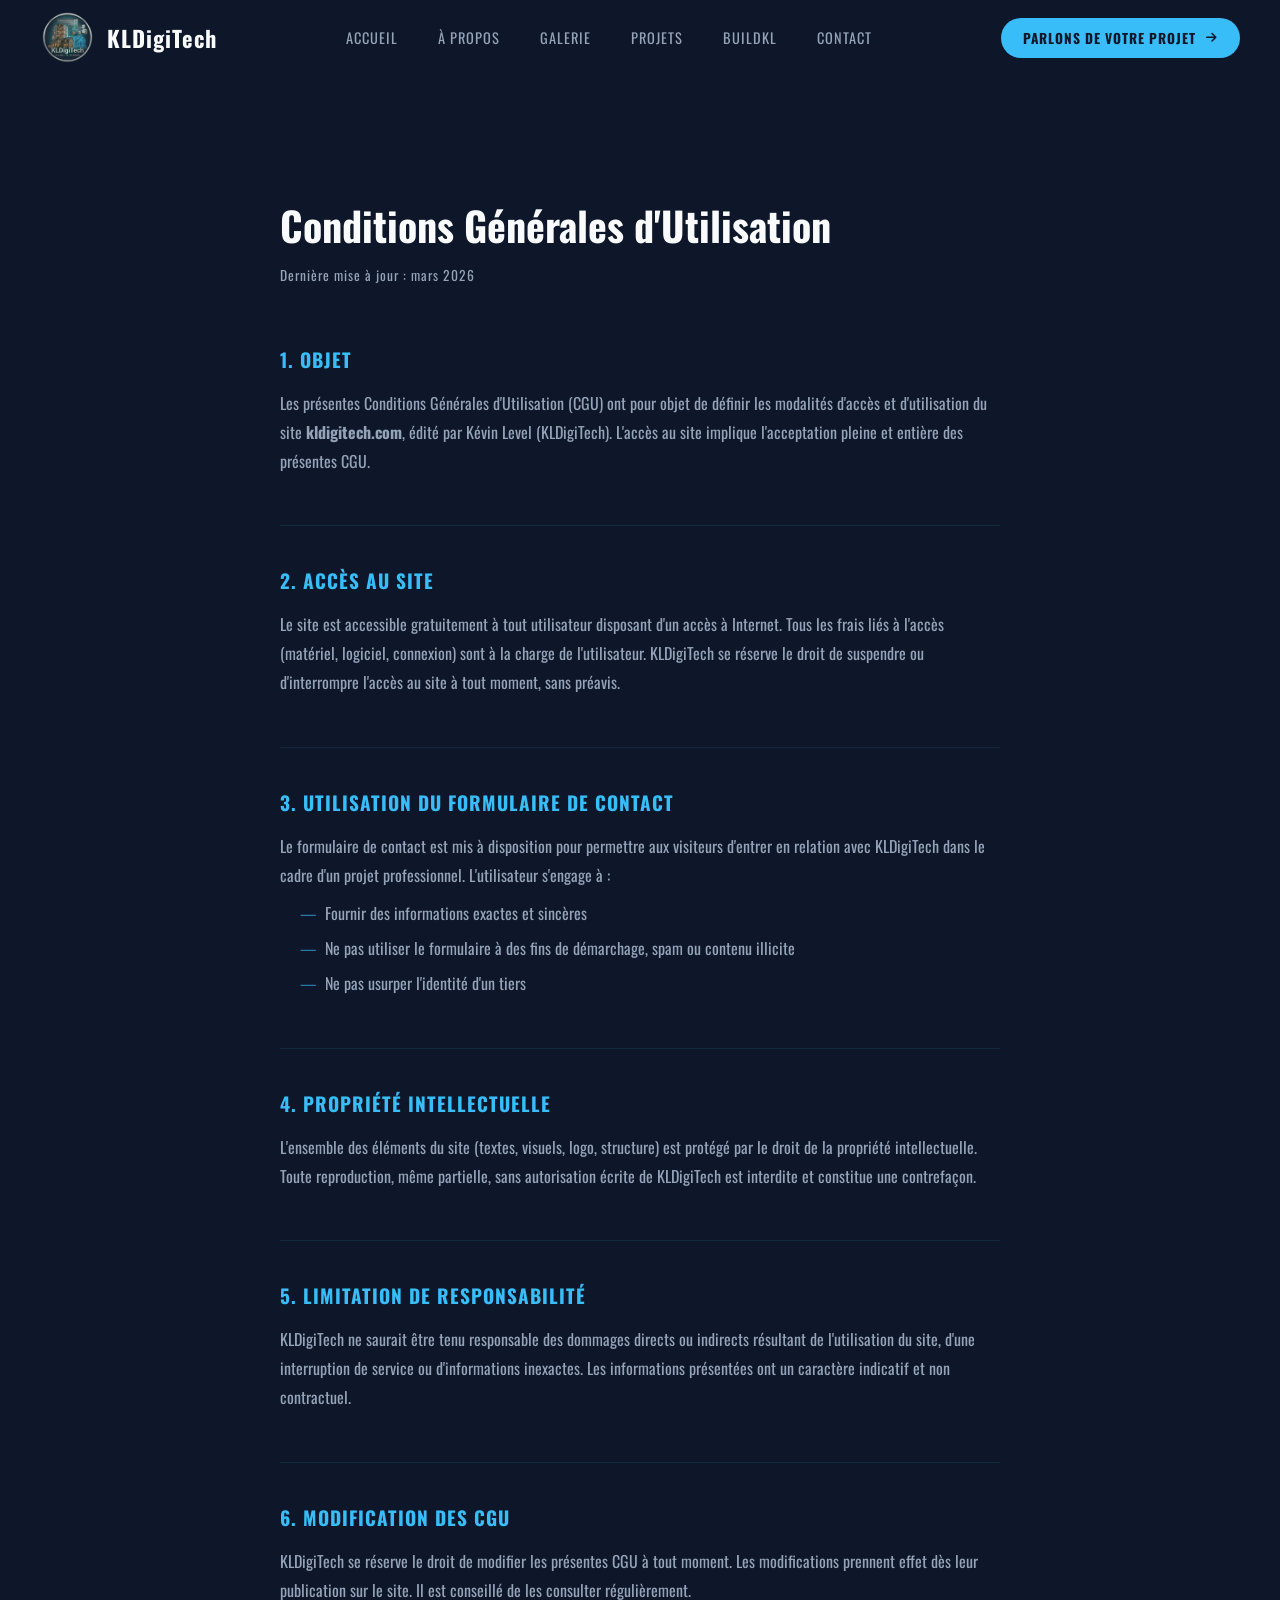
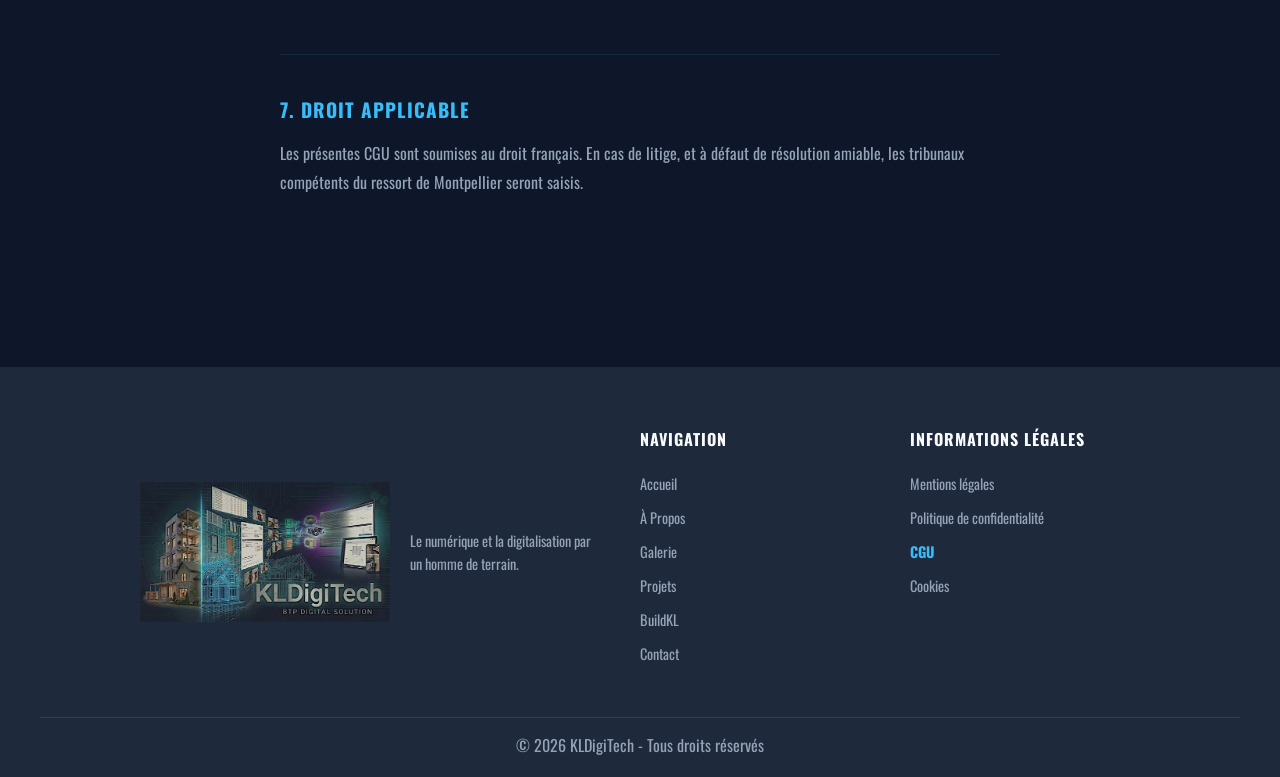
==== commit 1c04c52e: "Changement appelation Logiciel" ====
--- a/Info-Legales/cgu.html
+++ b/Info-Legales/cgu.html
@@ -23,6 +23,7 @@
             <a href="../Pages/a-propos.html" class="nav-link">À Propos</a>
             <a href="../Pages/galerie.html" class="nav-link">Galerie</a>
             <a href="../Pages/projets.html" class="nav-link">Projets</a>
+            <a href="../Pages/buildkl.html" class="nav-link">BuildKL</a>
             <a href="../Pages/contact.html" class="nav-link">Contact</a>
         </nav>
         <div class="navbar-right">
@@ -40,6 +41,7 @@
         <a href="../Pages/a-propos.html" class="nav-link-mobile">À Propos</a>
         <a href="../Pages/galerie.html" class="nav-link-mobile">Galerie</a>
         <a href="../Pages/projets.html" class="nav-link-mobile">Projets</a>
+        <a href="../Pages/buildkl.html" class="nav-link-mobile">BuildKL</a>
         <a href="../Pages/contact.html" class="nav-link-mobile">Contact</a>
         <a href="../Pages/contact.html" class="navbar-cta-mobile">Parlons de votre projet →</a>
     </div>
@@ -105,6 +107,7 @@
         <li><a href="../Pages/a-propos.html">À Propos</a></li>
         <li><a href="../Pages/galerie.html">Galerie</a></li>
         <li><a href="../Pages/projets.html">Projets</a></li>
+        <li><a href="../Pages/buildkl.html">BuildKL</a></li>
         <li><a href="../Pages/contact.html">Contact</a></li>
       </ul>
     </div>
--- a/Css/style.css
+++ b/Css/style.css
@@ -594,8 +594,8 @@
     border-top: 1px solid rgba(255, 255, 255, 0.1);
 }
 
-/* ===== MENUISTECH ===== */
-.menuistech {
+/* ===== BuildKL ===== */
+.BuildKL {
 
     display: flex;
     flex-direction: column;
@@ -605,7 +605,7 @@
     padding: 120px 40px 80px;
 }
 
-.menuistech-hero {
+.BuildKL-hero {
     display: flex;
     flex-direction: column;
     align-items: center;
@@ -613,12 +613,12 @@
     margin-bottom: 40px;
 }
 
-.menuistech-hero h1 {
+.BuildKL-hero h1 {
     color: var(--text-primary);
     font-size: 4rem;
 }
 
-.menuistech-badge {
+.BuildKL-badge {
     font-family: 'Oswald', sans-serif;
     font-size: 0.9rem;
     letter-spacing: 4px;
@@ -631,7 +631,7 @@
     border-radius: 20px;
 }
 
-.menuistech-problemes {
+.BuildKL-problemes {
     display: flex;
     flex-direction: column;
     align-items: center;
@@ -640,7 +640,7 @@
     max-width: 1200px;
 }
 
-.menuistech-problemes h2 {
+.BuildKL-problemes h2 {
     margin-bottom: 40px;
     font-size: 3rem;
     color: var(--text-primary);
@@ -682,7 +682,7 @@
     line-height: 1.6;
 }
 
-.menuistech-solution {
+.BuildKL-solution {
     display: flex;
     flex-direction: column;
     align-items: center;
@@ -717,18 +717,18 @@
 
 }
 
-.menuistech-solution h2 {
+.BuildKL-solution h2 {
     font-size: 3rem;
     margin-bottom: 40px;
     color: var(--text-primary);
 }
 
-.menuistech-solution span {
+.BuildKL-solution span {
     font-size: 3rem;
     min-width: 40px;
 }
 
-.menuistech-teaser {
+.BuildKL-teaser {
     border: 1px solid rgba(56, 189, 248, 0.3);
     padding: 40px 20px;
     border-radius: 15px;
@@ -741,13 +741,13 @@
     font-family: 'Oswald', sans-serif
 }
 
-.menuistech-teaser h2 {
+.BuildKL-teaser h2 {
     color: var(--text-primary);
     font-size: 3rem;
     text-align: center;
 }
 
-.menuistech-teaser p {
+.BuildKL-teaser p {
     text-align: center;
     font-size: 1.5rem;
 }
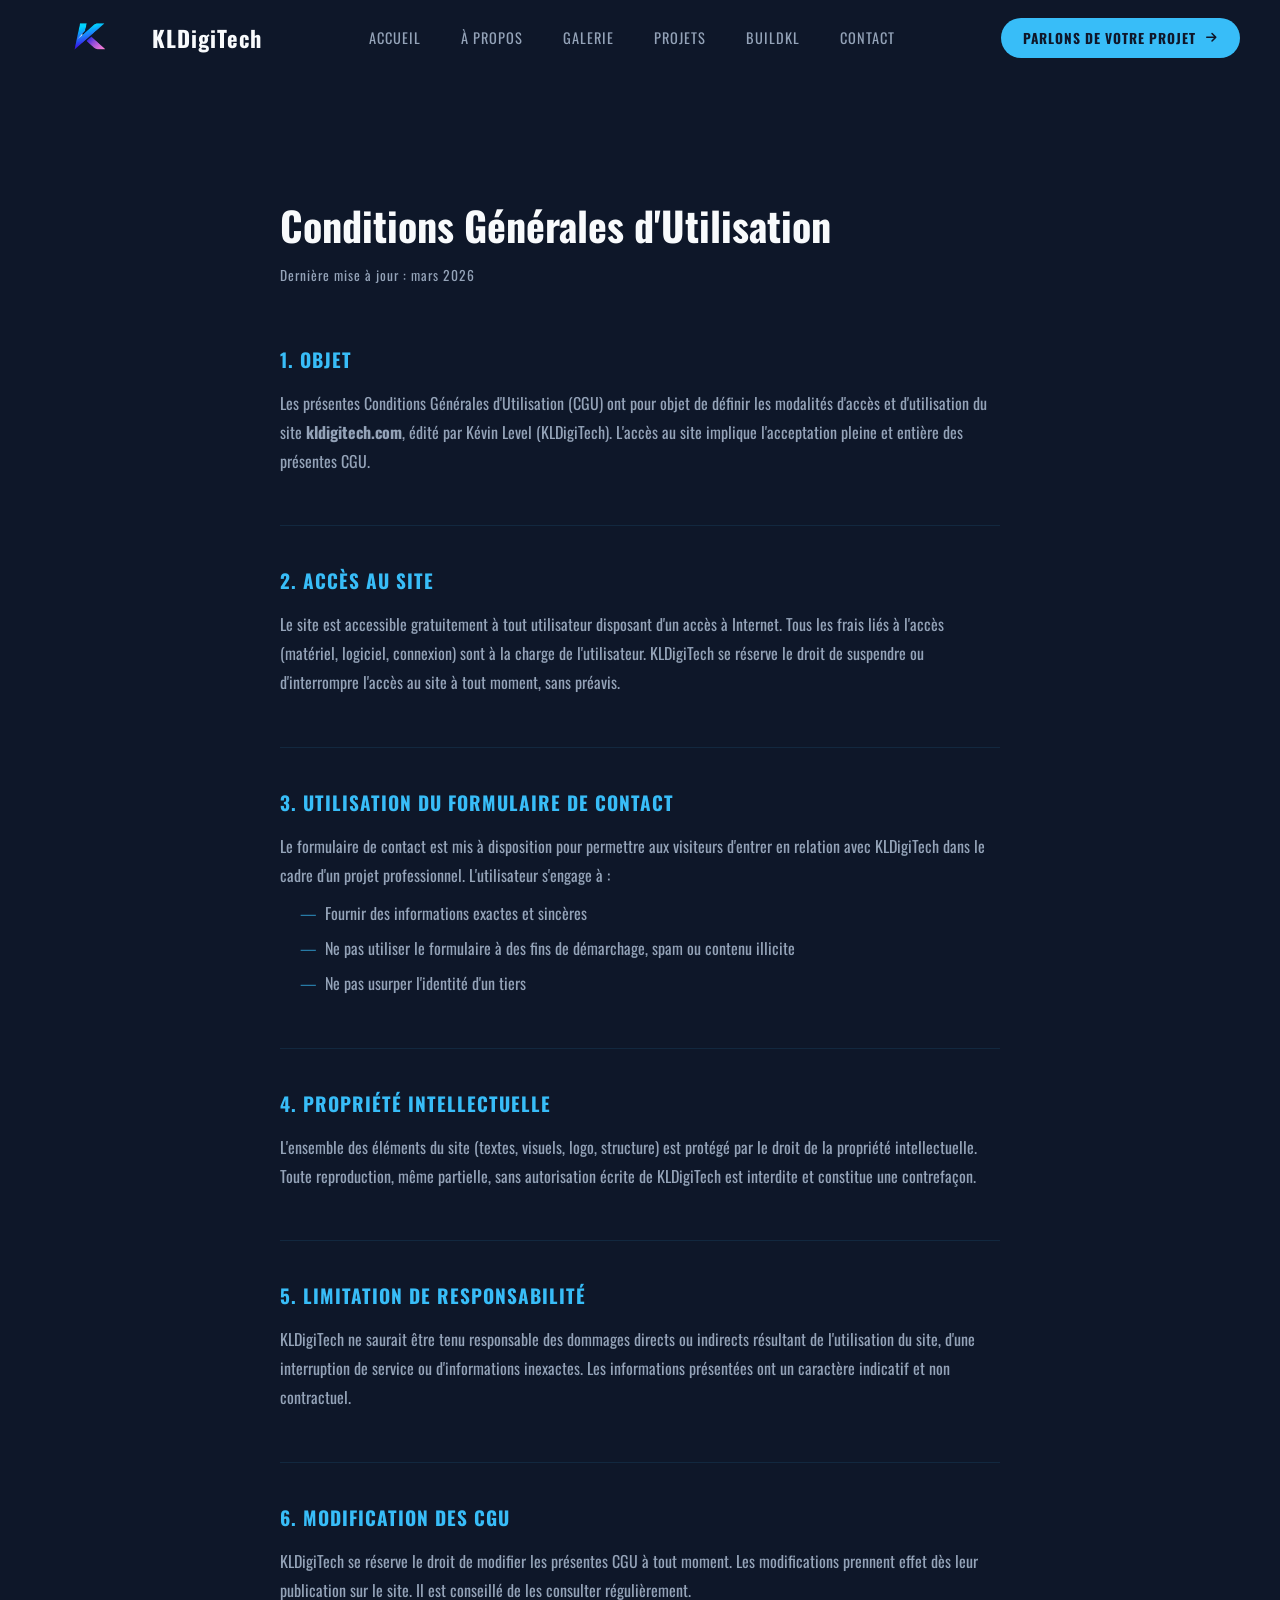
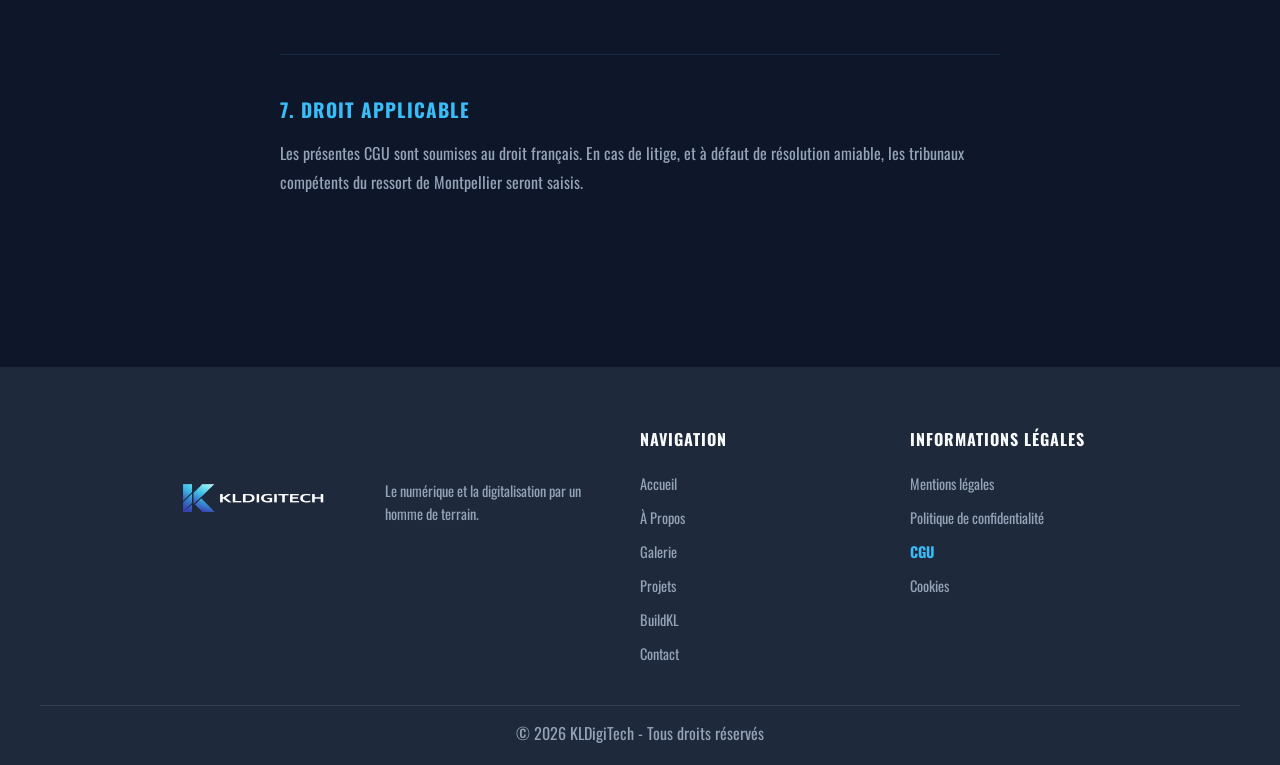
==== commit a36e4739: "mise en place logo sans fond" ====
--- a/Info-Legales/cgu.html
+++ b/Info-Legales/cgu.html
@@ -15,7 +15,7 @@
 <header class="navbar" id="navbar">
     <div class="navbar-inner">
         <a href="../index.html" class="navbar-logo">
-            <img src="../LOGO/logo-miniature.webp" alt="KLDigiTech">
+            <img src="../LOGO/min-icone-sf.png" alt="KLDigiTech">
             <span class="navbar-logo-text">KLDigiTech</span>
         </a>
         <nav class="navbar-nav">
@@ -97,7 +97,7 @@
 <footer>
   <div class="footer-grid">
     <div class="footer-brand">
-      <img src="../LOGO/Logo-societe.webp" alt="Logo KLDigiTech">
+      <img src="../LOGO/sf-logo-blc.png" alt="Logo KLDigiTech">
       <p>Le numérique et la digitalisation par un homme de terrain.</p>
     </div>
     <div class="footer-links">
--- a/Css/style.css
+++ b/Css/style.css
@@ -61,9 +61,12 @@
 }
 
 .navbar-logo img {
-    width: 55px;
-    height: 55px;
+    width: 100px;
+    height: 100px;
+    border-radius: 50%;
     object-fit: contain;
+    background: transparent;
+    border-radius: 0;
 }
 
 .navbar-logo-text {
@@ -307,7 +310,7 @@
     margin-top: 40px;
     padding: 15px 35px;
     border: 2px solid transparent;
-    background-color:var(--accent);
+    background-color: var(--accent);
     color: var(--bg-primary);
     border-radius: 30px;
     text-decoration: none;
@@ -456,7 +459,11 @@
     background-color: rgba(30, 41, 59, 0.8);
     box-shadow: 0 4px 20px rgba(0, 0, 0, 0.3);
 }
-
+.service-card img{
+    width: 200px;
+    height: 150px;
+    border-radius: 0;
+}
 .service-card:hover {
     box-shadow: 0 0 20px rgba(56, 189, 248, 0.3);
     transform: translateY(-10px);
@@ -535,8 +542,9 @@
 
 .footer-brand img {
     width: 250px;
-    height: 250px;
-    object-fit: contain;
+    height: 150px;
+    background: transparent;
+    border-radius: 0;
 }
 
 .footer-brand p {
@@ -610,9 +618,13 @@
     flex-direction: column;
     align-items: center;
     font-family: 'Oswald', sans-serif;
-    margin-bottom: 40px;
-}
-
+    margin-bottom: 30px;
+}
+.BuildKL-hero img{
+    width: 300px;
+    height: 200px;
+    border-radius: 0;
+}
 .BuildKL-hero h1 {
     color: var(--text-primary);
     font-size: 4rem;
